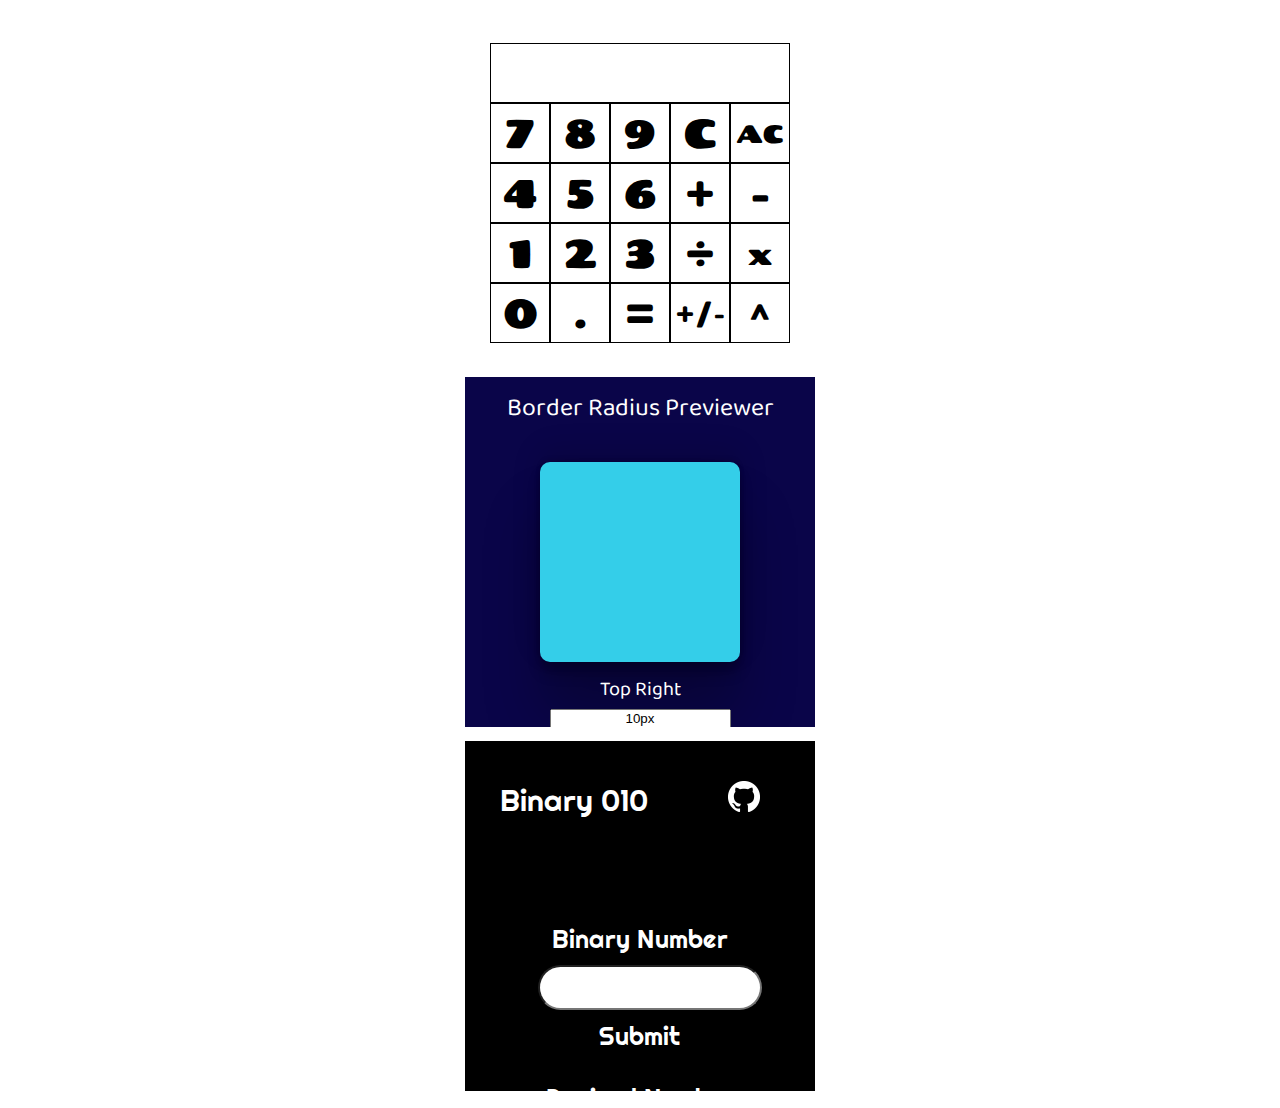
==== index.html @ 3bb661a8 "Add index page" ====
<!DOCTYPE html>
<html lang="en">
<head>
  <meta charset="UTF-8">
  <meta http-equiv="X-UA-Compatible" content="IE=edge">
  <meta name="viewport" content="width=device-width, initial-scale=1.0">
  <title>Index</title>
  <link rel="stylesheet" href="style.css">
</head>
<body>
  <div id="container">
      <div class="row">
        <a href="./bin2Dec/index.html" target="_blank" class="linkwrap">
          <div class="blocker"></div>
          <iframe width="350" height="350" src="./bin2Dec/index.html" frameborder="0" allowfullscreen scrolling="no"></iframe>
        </a>
      </div>
      <div class="row">
        <a href="./borderRadiusPreviewer/index.html" target="_blank" class="linkwrap">
          <div class="blocker"></div>
          <iframe width="350" height="350" src="./borderRadiusPreviewer/index.html" frameborder="0" allowfullscreen scrolling="no"></iframe>
        </a>
      </div>
      <div class="row">
        <a href="./calculator/index.html" target="_blank" class="linkwrap">
          <div class="blocker"></div>
          <iframe width="350" height="350" src="./calculator/index.html" frameborder="0" allowfullscreen scrolling="no"></iframe>
        </a>
      </div>
    </div>
  </div>
  <script src="./app.js"></script>
</body>
</html>
---- style.css ----
div#container, div.row {
  display: flex;
  align-items: center;
  flex-direction: column-reverse;
}

div.row {
  margin: 5px;
}

.linkwrap {
  position: relative;
  display: inline-block;
}

.blocker {
  position: absolute;
  height: 100%;
  width: 100%;
  z-index: 1;
}

.linkwrap iframe {
  z-index: 2;
}
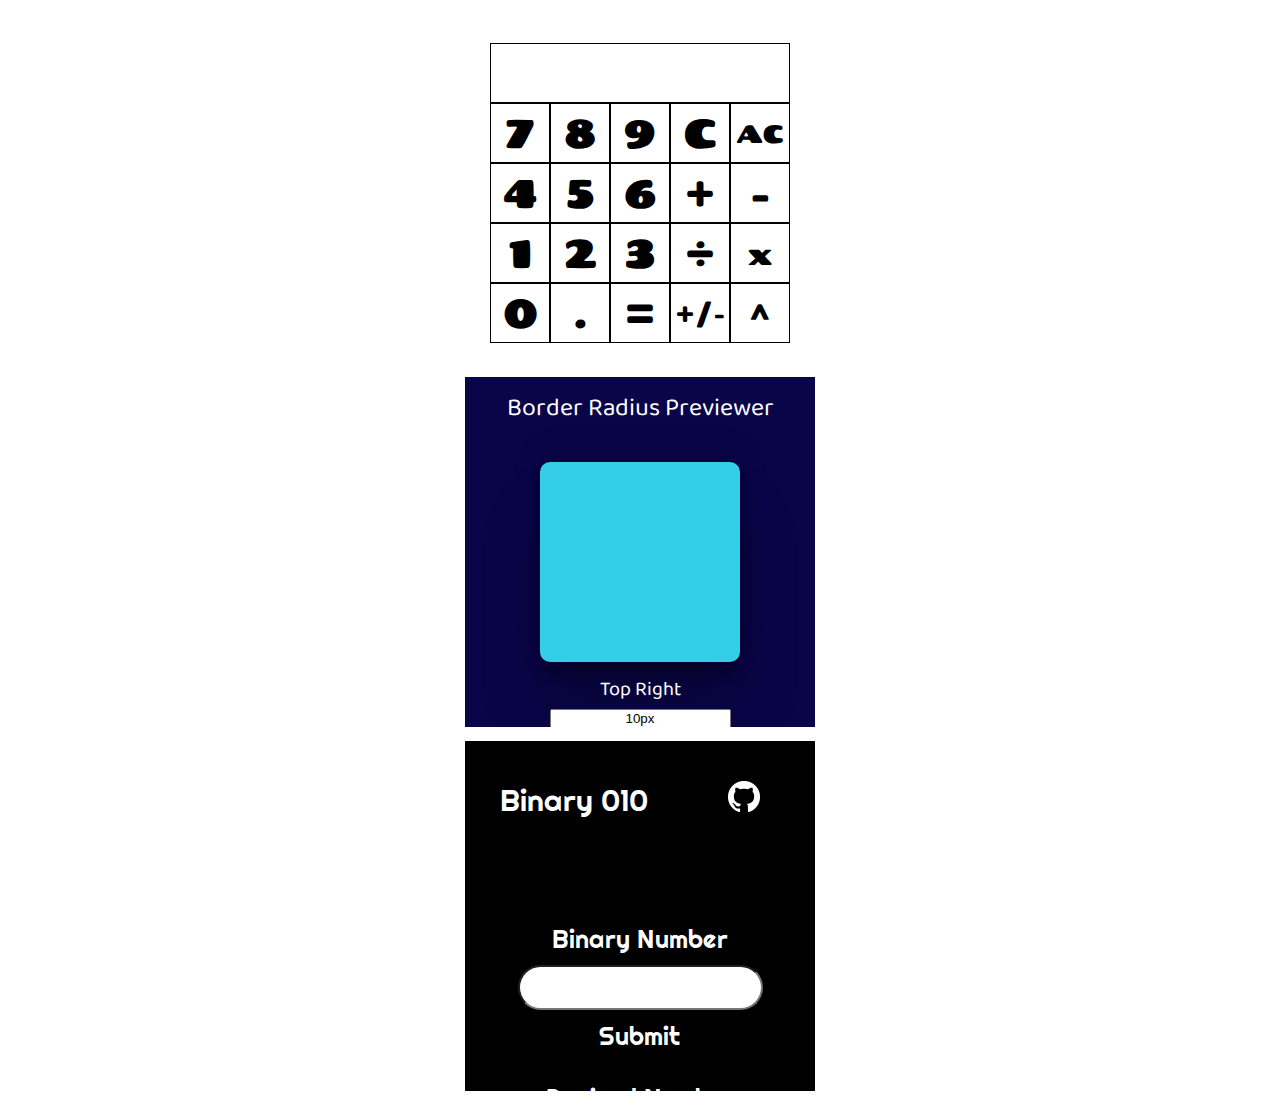
==== commit 397538cc: "Remove allowfullscreen (iframes)" ====
--- a/index.html
+++ b/index.html
@@ -4,7 +4,7 @@
   <meta charset="UTF-8">
   <meta http-equiv="X-UA-Compatible" content="IE=edge">
   <meta name="viewport" content="width=device-width, initial-scale=1.0">
-  <title>Index</title>
+  <title>App Ideas Projects</title>
   <link rel="stylesheet" href="style.css">
 </head>
 <body>
@@ -12,19 +12,19 @@
       <div class="row">
         <a href="./bin2Dec/index.html" target="_blank" class="linkwrap">
           <div class="blocker"></div>
-          <iframe width="350" height="350" src="./bin2Dec/index.html" frameborder="0" allowfullscreen scrolling="no"></iframe>
+          <iframe width="350" height="350" src="./bin2Dec/index.html" frameborder="0" scrolling="no"></iframe>
         </a>
       </div>
       <div class="row">
         <a href="./borderRadiusPreviewer/index.html" target="_blank" class="linkwrap">
           <div class="blocker"></div>
-          <iframe width="350" height="350" src="./borderRadiusPreviewer/index.html" frameborder="0" allowfullscreen scrolling="no"></iframe>
+          <iframe width="350" height="350" src="./borderRadiusPreviewer/index.html" frameborder="0" scrolling="no"></iframe>
         </a>
       </div>
       <div class="row">
         <a href="./calculator/index.html" target="_blank" class="linkwrap">
           <div class="blocker"></div>
-          <iframe width="350" height="350" src="./calculator/index.html" frameborder="0" allowfullscreen scrolling="no"></iframe>
+          <iframe width="350" height="350" src="./calculator/index.html" frameborder="0" scrolling="no"></iframe>
         </a>
       </div>
     </div>
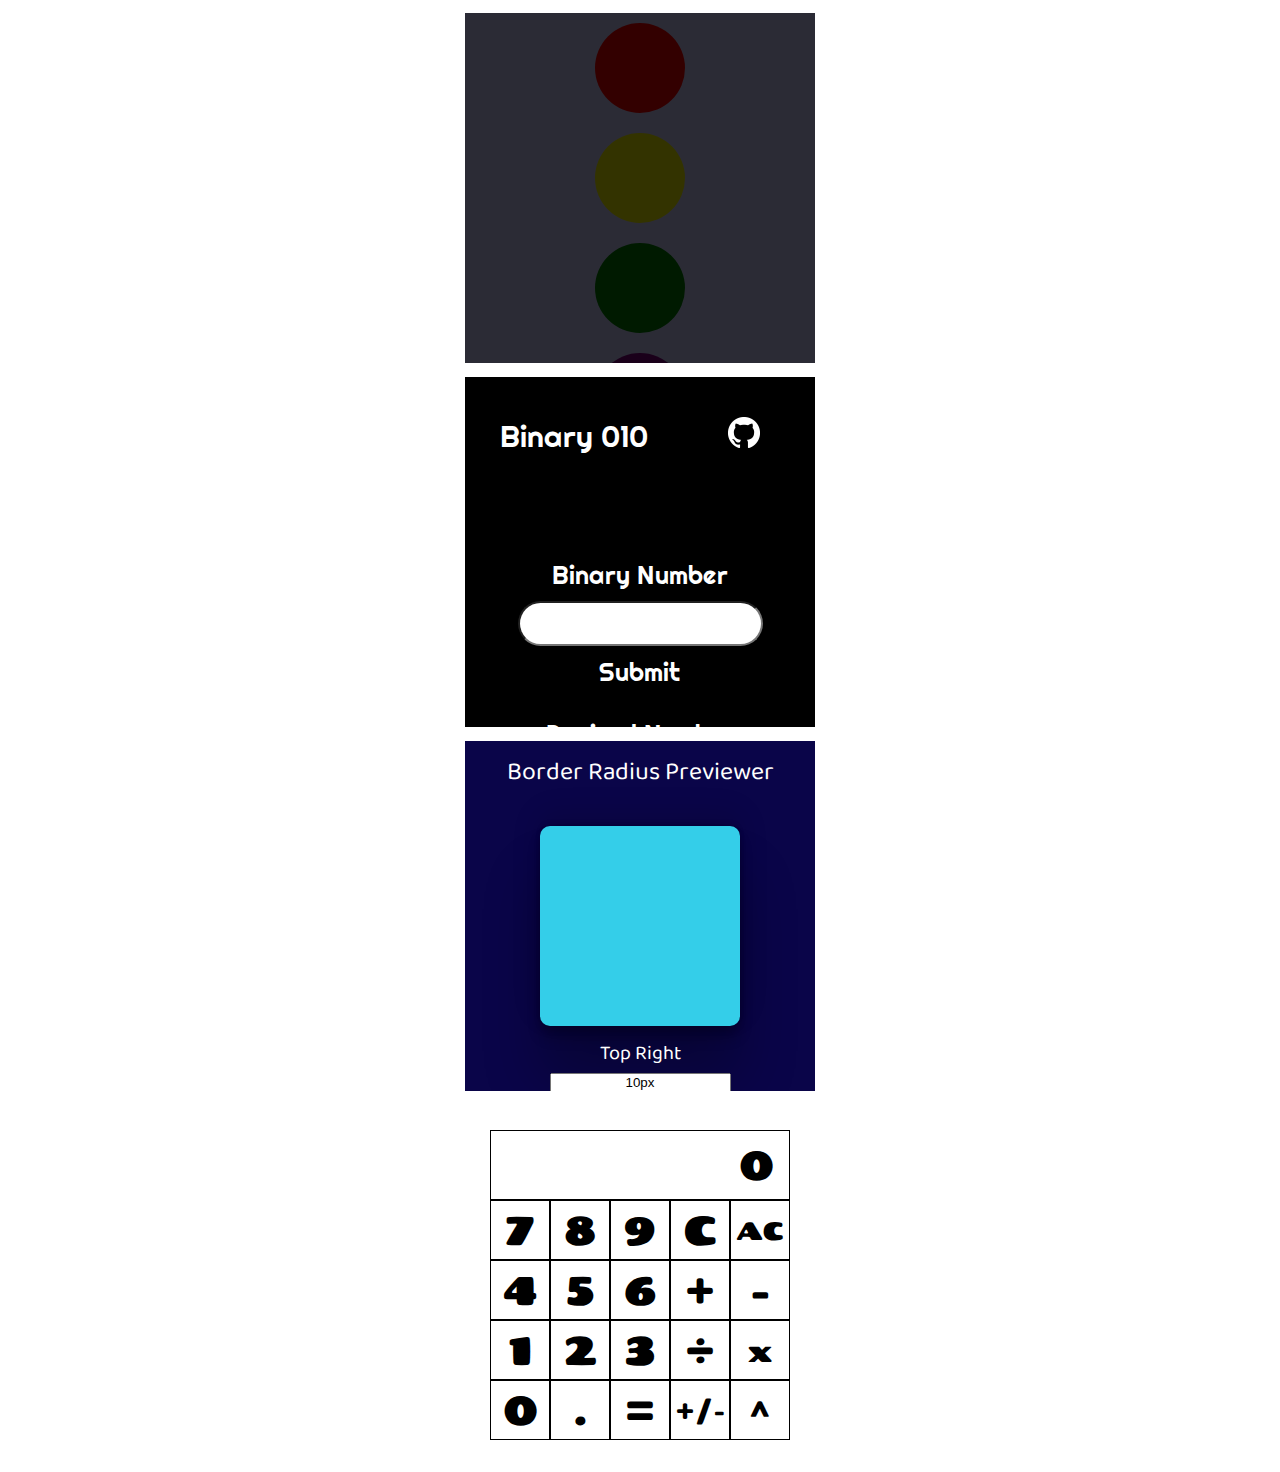
==== commit edd86b5c: "Update index.html" ====
--- a/index.html
+++ b/index.html
@@ -9,26 +9,27 @@
 </head>
 <body>
   <div id="container">
-      <div class="row">
-        <a href="./bin2Dec/index.html" target="_blank" class="linkwrap">
-          <div class="blocker"></div>
-          <iframe width="350" height="350" src="./bin2Dec/index.html" frameborder="0" scrolling="no"></iframe>
-        </a>
-      </div>
-      <div class="row">
-        <a href="./borderRadiusPreviewer/index.html" target="_blank" class="linkwrap">
-          <div class="blocker"></div>
-          <iframe width="350" height="350" src="./borderRadiusPreviewer/index.html" frameborder="0" scrolling="no"></iframe>
-        </a>
-      </div>
-      <div class="row">
-        <a href="./calculator/index.html" target="_blank" class="linkwrap">
-          <div class="blocker"></div>
-          <iframe width="350" height="350" src="./calculator/index.html" frameborder="0" scrolling="no"></iframe>
-        </a>
-      </div>
-    </div>
+    <div class="row">
+    <a href="./calculator/index.html" target="_blank" class="linkwrap">
+      <div class="blocker"></div>
+      <iframe width="350" height="350" src="./calculator/index.html" frameborder="0" scrolling="no"></iframe>
+    </a>
   </div>
-  <script src="./app.js"></script>
-</body>
-</html>+    <div class="row">
+    <a href="./borderRadiusPreviewer/index.html" target="_blank" class="linkwrap">
+      <div class="blocker"></div>
+      <iframe width="350" height="350" src="./borderRadiusPreviewer/index.html" frameborder="0" scrolling="no"></iframe>
+    </a>
+  </div>
+    <div class="row">
+    <a href="./bin2Dec/index.html" target="_blank" class="linkwrap">
+      <div class="blocker"></div>
+      <iframe width="350" height="350" src="./bin2Dec/index.html" frameborder="0" scrolling="no"></iframe>
+    </a>
+  </div>
+    <div class="row">
+    <a href="./christmasLights/index.html" target="_blank" class="linkwrap">
+      <div class="blocker"></div>
+      <iframe width="350" height="350" src="./christmasLights/index.html" frameborder="0" scrolling="no"></iframe>
+    </a>
+  </div>
